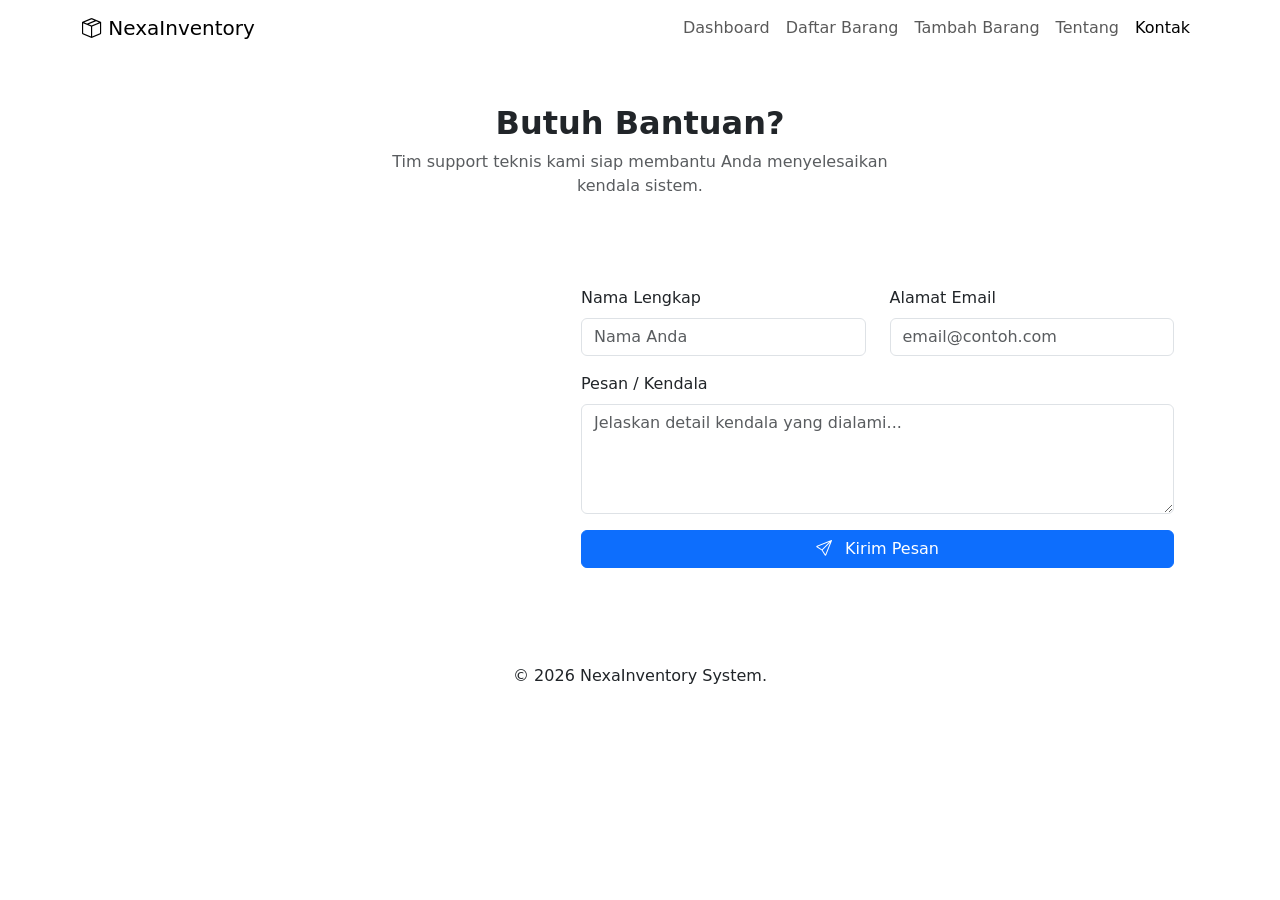
==== contact.html @ 698f5cfc "initial commit" ====
<!DOCTYPE html>
<html lang="id">
<head>
    <meta charset="UTF-8">
    <meta name="viewport" content="width=device-width, initial-scale=1.0">
    <title>Kontak - Sistem Inventaris</title>
    <link href="https://cdn.jsdelivr.net/npm/bootstrap@5.3.2/dist/css/bootstrap.min.css" rel="stylesheet">
    <link rel="stylesheet" href="https://cdn.jsdelivr.net/npm/bootstrap-icons@1.11.1/font/bootstrap-icons.css">
    <link rel="stylesheet" href="css/style.css">
</head>
<body>

    <!-- Navbar -->
    <nav class="navbar navbar-expand-lg sticky-top">
        <div class="container">
            <a class="navbar-brand" href="index.html">
                <i class="bi bi-box-seam text-indigo"></i> NexaInventory
            </a>
            <button class="navbar-toggler" type="button" data-bs-toggle="collapse" data-bs-target="#navbarNav">
                <span class="navbar-toggler-icon"></span>
            </button>
            <div class="collapse navbar-collapse" id="navbarNav">
                <ul class="navbar-nav ms-auto">
                    <li class="nav-item">
                        <a class="nav-link" href="index.html">Dashboard</a>
                    </li>
                    <li class="nav-item">
                        <a class="nav-link" href="items.html">Daftar Barang</a>
                    </li>
                    <li class="nav-item">
                        <a class="nav-link" href="add-item.html">Tambah Barang</a>
                    </li>
                    <li class="nav-item">
                        <a class="nav-link" href="about.html">Tentang</a>
                    </li>
                    <li class="nav-item">
                        <a class="nav-link active" href="contact.html">Kontak</a>
                    </li>
                </ul>
            </div>
        </div>
    </nav>

    <!-- Main Content -->
    <main class="container my-5 animate-fade-in">
        <div class="row justify-content-center">
            <div class="col-md-6 text-center mb-5">
                <h2 class="fw-bold">Butuh Bantuan?</h2>
                <p class="text-muted">Tim support teknis kami siap membantu Anda menyelesaikan kendala sistem.</p>
            </div>
        </div>
        <div class="row justify-content-center">
            <div class="col-md-5 mb-4">
                <div class="card border-0 h-100 p-4 bg-primary text-white" style="background-color: var(--primary-color) !important;">
                    <h4 class="mb-4">Informasi Kontak</h4>
                    <div class="d-flex mb-3">
                        <i class="bi bi-geo-alt fs-4 me-3"></i>
                        <div>
                            <h6 class="mb-1 fw-bold">Alamat Gedung</h6>
                            <p class="mb-0 opacity-75 small">Jl. Teknologi No.99, Kawasan Industri Terpadu, Jakarta Selatan</p>
                        </div>
                    </div>
                    <div class="d-flex mb-3">
                        <i class="bi bi-envelope fs-4 me-3"></i>
                        <div>
                            <h6 class="mb-1 fw-bold">Email Support</h6>
                            <p class="mb-0 opacity-75 small">support@nexainventory.co.id</p>
                        </div>
                    </div>
                    <div class="d-flex mb-3">
                        <i class="bi bi-telephone fs-4 me-3"></i>
                        <div>
                            <h6 class="mb-1 fw-bold">Telepon</h6>
                            <p class="mb-0 opacity-75 small">+62 811-2345-6789</p>
                        </div>
                    </div>
                </div>
            </div>
            <div class="col-md-7 mb-4">
                <div class="card border-0 h-100">
                    <div class="card-body p-4">
                        <form action="index.html" method="GET">
                            <div class="row mb-3">
                                <div class="col-md-6">
                                    <label class="form-label">Nama Lengkap</label>
                                    <input type="text" class="form-control" placeholder="Nama Anda" required>
                                </div>
                                <div class="col-md-6 mt-3 mt-md-0">
                                    <label class="form-label">Alamat Email</label>
                                    <input type="email" class="form-control" placeholder="email@contoh.com" required>
                                </div>
                            </div>
                            <div class="mb-3">
                                <label class="form-label">Pesan / Kendala</label>
                                <textarea class="form-control" rows="4" placeholder="Jelaskan detail kendala yang dialami..." required></textarea>
                            </div>
                            <button type="submit" class="btn btn-primary w-100"><i class="bi bi-send me-2"></i> Kirim Pesan</button>
                        </form>
                    </div>
                </div>
            </div>
        </div>
    </main>

    <!-- Footer -->
    <footer>
        <div class="container text-center">
            <p class="mb-0">© 2026 NexaInventory System.</p>
        </div>
    </footer>

    <script src="https://cdn.jsdelivr.net/npm/bootstrap@5.3.2/dist/js/bootstrap.bundle.min.js"></script>
    <script src="js/script.js"></script>
</body>
</html>
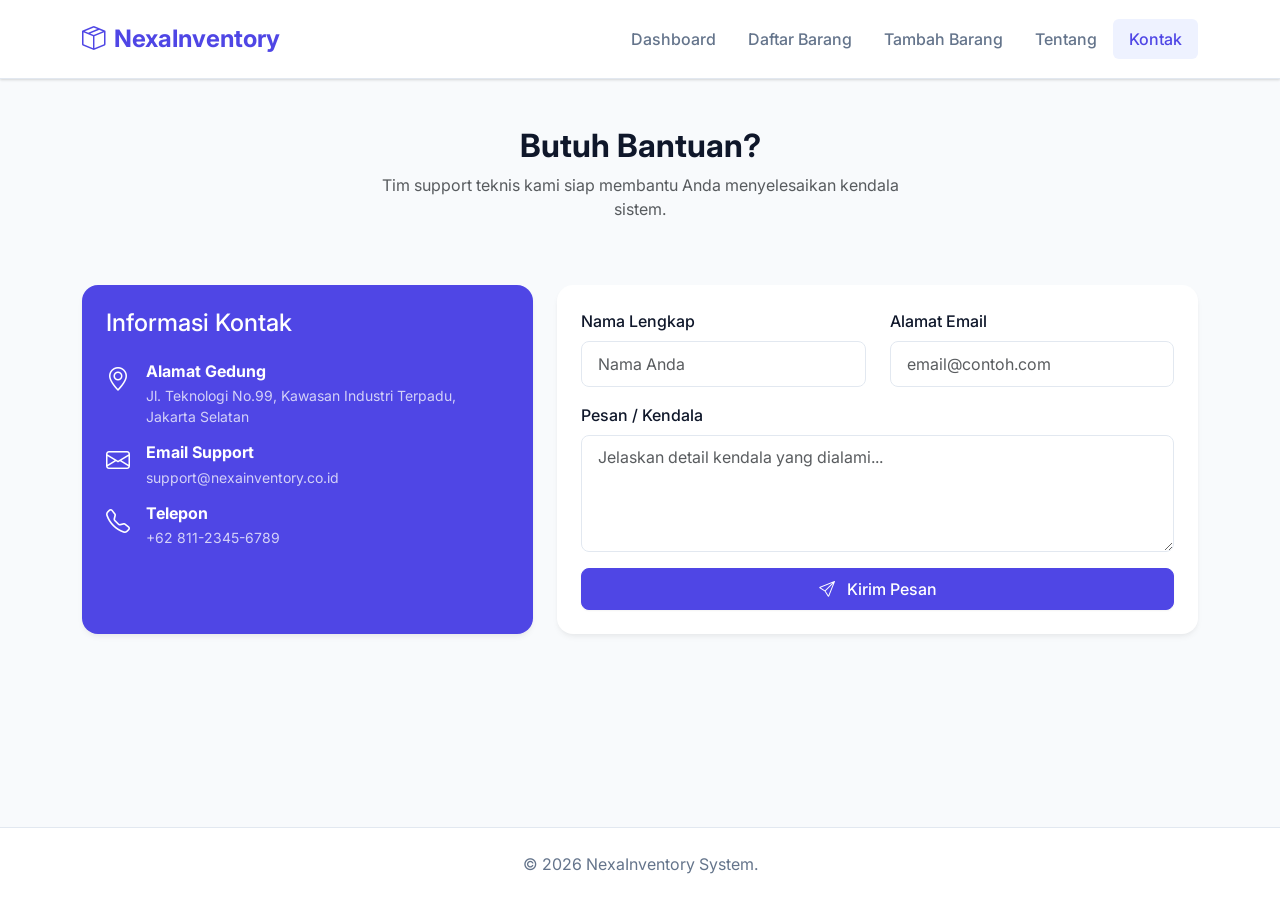
==== commit 3e122ac4: "fix bug" ====
--- a/contact.html
+++ b/contact.html
@@ -43,6 +43,7 @@
 
     <!-- Main Content -->
     <main class="container my-5 animate-fade-in">
+        <div id="contactAlertContainer"></div>
         <div class="row justify-content-center">
             <div class="col-md-6 text-center mb-5">
                 <h2 class="fw-bold">Butuh Bantuan?</h2>
@@ -79,20 +80,20 @@
             <div class="col-md-7 mb-4">
                 <div class="card border-0 h-100">
                     <div class="card-body p-4">
-                        <form action="index.html" method="GET">
+                        <form id="contactForm">
                             <div class="row mb-3">
                                 <div class="col-md-6">
                                     <label class="form-label">Nama Lengkap</label>
-                                    <input type="text" class="form-control" placeholder="Nama Anda" required>
+                                    <input type="text" id="contactName" class="form-control" placeholder="Nama Anda" required>
                                 </div>
                                 <div class="col-md-6 mt-3 mt-md-0">
                                     <label class="form-label">Alamat Email</label>
-                                    <input type="email" class="form-control" placeholder="email@contoh.com" required>
+                                    <input type="email" id="contactEmail" class="form-control" placeholder="email@contoh.com" required>
                                 </div>
                             </div>
                             <div class="mb-3">
                                 <label class="form-label">Pesan / Kendala</label>
-                                <textarea class="form-control" rows="4" placeholder="Jelaskan detail kendala yang dialami..." required></textarea>
+                                <textarea id="contactMessage" class="form-control" rows="4" placeholder="Jelaskan detail kendala yang dialami..." required></textarea>
                             </div>
                             <button type="submit" class="btn btn-primary w-100"><i class="bi bi-send me-2"></i> Kirim Pesan</button>
                         </form>
--- a/css/style.css
+++ b/css/style.css
@@ -0,0 +1,266 @@
+/* Google Fonts: Inter */
+@import url('https://fonts.googleapis.com/css2?family=Inter:wght@300;400;500;600;700&display=swap');
+
+:root {
+  --primary-color: #4F46E5; /* Indigo */
+  --primary-hover: #4338CA;
+  --bg-color: #F8FAFC; /* Slate 50 */
+  --card-bg: #FFFFFF;
+  --text-main: #0F172A; /* Slate 900 */
+  --text-muted: #64748B; /* Slate 500 */
+  --border-color: #E2E8F0;
+  --success: #10B981;
+  --danger: #EF4444;
+}
+
+body {
+  font-family: 'Inter', sans-serif;
+  background-color: var(--bg-color);
+  color: var(--text-main);
+  min-height: 100vh;
+  display: flex;
+  flex-direction: column;
+}
+
+/* Navbar Customization */
+.navbar {
+  background-color: var(--card-bg) !important;
+  box-shadow: 0 1px 3px 0 rgba(0, 0, 0, 0.1), 0 1px 2px 0 rgba(0, 0, 0, 0.06);
+  border-bottom: 1px solid var(--border-color);
+  padding: 1rem 0;
+}
+
+.navbar-brand {
+  font-weight: 700;
+  color: var(--primary-color) !important;
+  font-size: 1.5rem;
+  display: flex;
+  align-items: center;
+  gap: 0.5rem;
+}
+
+.nav-link {
+  font-weight: 500;
+  color: var(--text-muted) !important;
+  transition: all 0.3s ease;
+  padding: 0.5rem 1rem !important;
+  border-radius: 0.375rem;
+}
+
+.nav-link:hover, .nav-link.active {
+  color: var(--primary-color) !important;
+  background-color: #EEF2FF;
+}
+
+/* Card Styling for glass/modern feel */
+.card {
+  border: 1px solid var(--border-color);
+  border-radius: 1rem;
+  box-shadow: 0 4px 6px -1px rgba(0, 0, 0, 0.05), 0 2px 4px -1px rgba(0, 0, 0, 0.03);
+  background-color: var(--card-bg);
+  transition: transform 0.2s ease, box-shadow 0.2s ease;
+  overflow: hidden;
+}
+
+.card:hover {
+  transform: translateY(-2px);
+  box-shadow: 0 10px 15px -3px rgba(0, 0, 0, 0.1), 0 4px 6px -2px rgba(0, 0, 0, 0.05);
+}
+
+.card-header {
+  background-color: transparent;
+  border-bottom: 1px solid var(--border-color);
+  font-weight: 600;
+  padding: 1.25rem 1.5rem;
+}
+
+/* Button Customization */
+.btn-primary {
+  background-color: var(--primary-color);
+  border-color: var(--primary-color);
+  font-weight: 500;
+  padding: 0.5rem 1.25rem;
+  border-radius: 0.5rem;
+  box-shadow: 0 1px 2px 0 rgba(0, 0, 0, 0.05);
+  transition: all 0.2s;
+}
+
+.btn-primary:hover {
+  background-color: var(--primary-hover);
+  border-color: var(--primary-hover);
+  transform: translateY(-1px);
+}
+
+/* Table Customization */
+.table {
+  color: var(--text-main);
+  margin-bottom: 0;
+}
+.table th {
+  background-color: #F1F5F9;
+  font-weight: 600;
+  text-transform: uppercase;
+  font-size: 0.75rem;
+  letter-spacing: 0.05em;
+  color: var(--text-muted);
+  border-bottom: none;
+  padding: 1rem;
+}
+.table td {
+  padding: 1rem;
+  vertical-align: middle;
+  border-bottom: 1px solid var(--border-color);
+}
+.table tbody tr {
+  transition: background-color 0.2s;
+}
+.table tbody tr:hover {
+  background-color: #F8FAFC;
+}
+
+/* Badge Status */
+.badge {
+  padding: 0.4em 0.8em;
+  border-radius: 9999px;
+  font-weight: 500;
+}
+.badge-success { background-color: #D1FAE5; color: #065F46; }
+.badge-warning { background-color: #FEF3C7; color: #92400E; }
+.badge-danger { background-color: #FEE2E2; color: #991B1B; }
+
+/* Dashboard Hero */
+.hero-img {
+  width: 100%;
+  height: 300px;
+  object-fit: cover;
+  border-radius: 1rem;
+  margin-bottom: 2rem;
+  box-shadow: 0 10px 15px -3px rgba(0, 0, 0, 0.1);
+}
+
+/* Video Wrapper */
+.video-wrapper {
+  position: relative;
+  padding-bottom: 56.25%; /* 16:9 aspect ratio */
+  height: 0;
+  border-radius: 1rem;
+  overflow: hidden;
+  box-shadow: 0 10px 15px -3px rgba(0, 0, 0, 0.1);
+}
+.video-wrapper iframe, .video-wrapper video {
+  position: absolute;
+  top: 0;
+  left: 0;
+  width: 100%;
+  height: 100%;
+}
+
+/* Form Controls */
+.form-control, .form-select {
+  border: 1px solid var(--border-color);
+  border-radius: 0.5rem;
+  padding: 0.6rem 1rem;
+  transition: border-color 0.15s ease-in-out, box-shadow 0.15s ease-in-out;
+}
+.form-control:focus, .form-select:focus {
+  border-color: var(--primary-color);
+  box-shadow: 0 0 0 0.25rem rgba(79, 70, 229, 0.25);
+}
+.form-label {
+  font-weight: 500;
+  color: var(--text-main);
+}
+
+/* Main Content Wrapper */
+main {
+  flex-grow: 1;
+}
+
+/* Footer */
+footer {
+  background-color: #FFFFFF;
+  border-top: 1px solid var(--border-color);
+  padding: 1.5rem 0;
+  color: var(--text-muted);
+  text-align: center;
+  margin-top: auto;
+}
+
+/* Utilities */
+.text-indigo { color: var(--primary-color); }
+.bg-indigo-light { background-color: #EEF2FF; }
+
+/* Micro Animation */
+@keyframes fadeIn {
+  from { opacity: 0; transform: translateY(10px); }
+  to { opacity: 1; transform: translateY(0); }
+}
+
+.animate-fade-in {
+  animation: fadeIn 0.4s ease-out forwards;
+}
+
+/* Custom Premium Alert Styling */
+.custom-alert {
+  display: flex;
+  align-items: center;
+  gap: 1rem;
+  padding: 1rem 1.25rem;
+  border-radius: 0.75rem;
+  border: 1px solid transparent;
+  box-shadow: 0 10px 15px -3px rgba(0, 0, 0, 0.05), 0 4px 6px -2px rgba(0, 0, 0, 0.02);
+  margin-bottom: 1.5rem;
+  position: relative;
+  overflow: hidden;
+  animation: slideDownFadeIn 0.3s cubic-bezier(0.16, 1, 0.3, 1) forwards;
+}
+
+@keyframes slideDownFadeIn {
+  from {
+    opacity: 0;
+    transform: translateY(-20px);
+  }
+  to {
+    opacity: 1;
+    transform: translateY(0);
+  }
+}
+
+.custom-alert-success {
+  background-color: #ECFDF5;
+  border-color: #A7F3D0;
+  color: #065F46;
+}
+
+.custom-alert-danger {
+  background-color: #FEF2F2;
+  border-color: #FECACA;
+  color: #991B1B;
+}
+
+.custom-alert .alert-icon {
+  font-size: 1.5rem;
+  flex-shrink: 0;
+}
+
+.custom-alert .alert-content {
+  flex-grow: 1;
+}
+
+.custom-alert .btn-close-custom {
+  background: transparent;
+  border: none;
+  font-size: 1.25rem;
+  color: currentColor;
+  opacity: 0.5;
+  transition: opacity 0.2s;
+  cursor: pointer;
+  padding: 0;
+  display: flex;
+  align-items: center;
+  justify-content: center;
+}
+
+.custom-alert .btn-close-custom:hover {
+  opacity: 1;
+}
